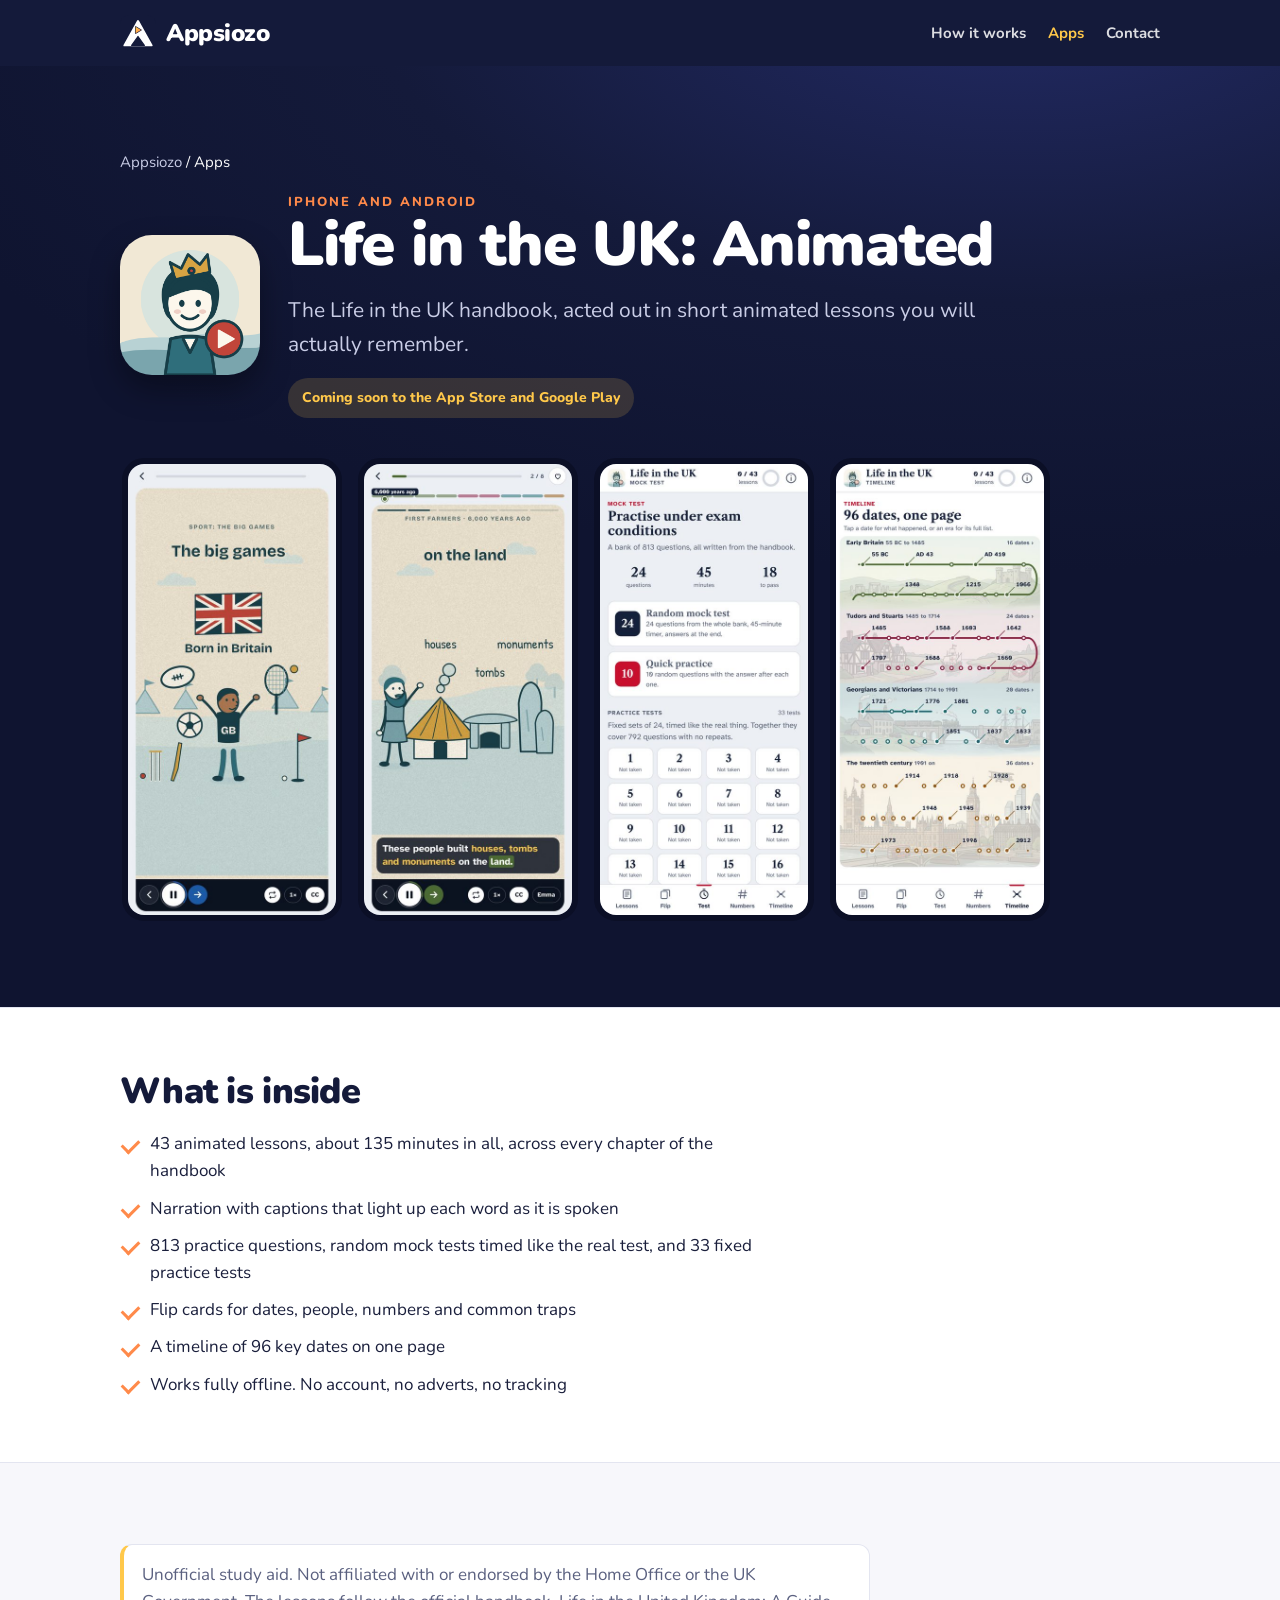
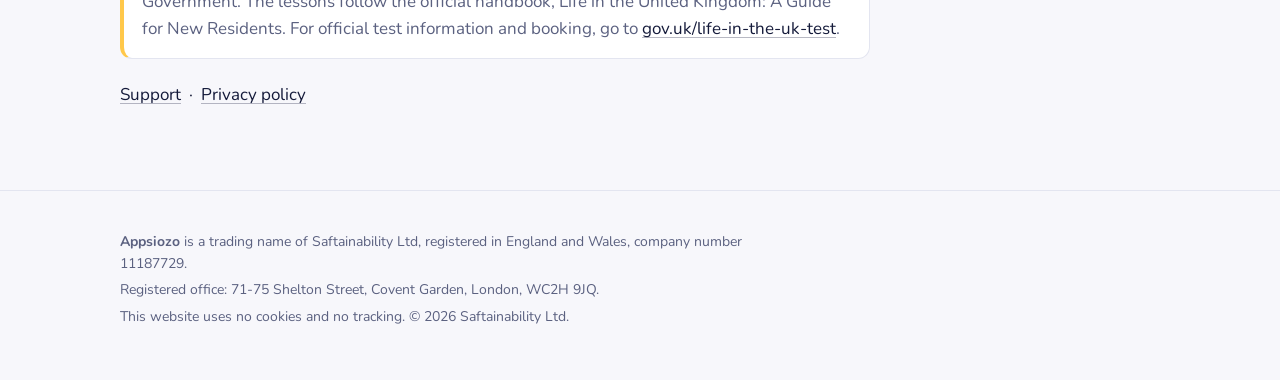
==== life-in-the-uk/index.html @ 51cd59a8 "Appsiozo website: home, Life in the UK: Animated page, privacy, support" ====
<!doctype html>
<html lang="en-GB">
<head>
<meta charset="utf-8">
<meta name="viewport" content="width=device-width,initial-scale=1,viewport-fit=cover">
<title>Life in the UK: Animated | Appsiozo</title>
<meta name="description" content="Life in the UK: Animated. The handbook acted out in short narrated lessons, with 813 practice questions. Unofficial study aid by Appsiozo.">
<meta name="theme-color" content="#141A3A">
<meta property="og:title" content="Life in the UK: Animated">
<meta property="og:description" content="The Life in the UK handbook, acted out in short animated lessons you will actually remember.">
<meta property="og:image" content="https://appsiozo.com/life-in-the-uk/icon-512.png">
<link rel="icon" href="../assets/mark.svg" type="image/svg+xml">
<link rel="apple-touch-icon" href="apple-touch-icon.png">
<link rel="preconnect" href="https://fonts.googleapis.com"><link rel="preconnect" href="https://fonts.gstatic.com" crossorigin><link href="https://fonts.googleapis.com/css2?family=Nunito:wght@400;700;800;900&display=swap" rel="stylesheet">
<link rel="stylesheet" href="../assets/site.css">
</head>
<body>
<header class="site"><div class="wrap"><a class="brand" href="../index.html" aria-label="Appsiozo home"><img src="../assets/mark.svg" alt="" width="36" height="36">Appsiozo</a><nav aria-label="Main"><a href="../index.html#how">How it works</a><a href="../index.html#apps" aria-current="page">Apps</a><a href="../index.html#contact">Contact</a></nav></div></header>
<main>
<section class="hero"><div class="wrap" style="display:block">
<div class="crumb"><a href="../index.html">Appsiozo</a> / Apps</div>
<div class="apphead"><img src="icon-512.png" alt="Life in the UK: Animated app icon" width="140" height="140">
<div><div class="kicker">iPhone and Android</div><h1>Life in the UK: Animated</h1>
<p class="lead">The Life in the UK handbook, acted out in short animated lessons you will actually remember.</p>
<span class="soon">Coming soon to the App Store and Google Play</span></div></div>
<div class="shots" aria-label="Screenshots">
<img src="shots/sport.jpg" alt="An animated lesson on British sport" width="220" height="477" loading="lazy">
<img src="shots/farmers.jpg" alt="A narrated lesson with live captions about the first farmers" width="220" height="477" loading="lazy">
<img src="shots/test.jpg" alt="Mock test screen with 24 questions in 45 minutes" width="220" height="477" loading="lazy">
<img src="shots/timeline.jpg" alt="Timeline of 96 key dates" width="220" height="477" loading="lazy">
</div>
</div></section>
<section class="alt"><div class="wrap">
<h2>What is inside</h2>
<ul class="ticks">
<li>43 animated lessons, about 135 minutes in all, across every chapter of the handbook</li>
<li>Narration with captions that light up each word as it is spoken</li>
<li>813 practice questions, random mock tests timed like the real test, and 33 fixed practice tests</li>
<li>Flip cards for dates, people, numbers and common traps</li>
<li>A timeline of 96 key dates on one page</li>
<li>Works fully offline. No account, no adverts, no tracking</li>
</ul>
</div></section>
<section><div class="wrap">
<p class="note">Unofficial study aid. Not affiliated with or endorsed by the Home Office or the UK Government. The lessons follow the official handbook, Life in the United Kingdom: A Guide for New Residents. For official test information and booking, go to <a href="https://www.gov.uk/life-in-the-uk-test">gov.uk/life-in-the-uk-test</a>.</p>
<p style="margin-top:22px"><a href="support.html">Support</a> &nbsp;·&nbsp; <a href="privacy.html">Privacy policy</a></p>
</div></section>
</main>
<footer><div class="wrap">
<p><strong>Appsiozo</strong> is a trading name of Saftainability Ltd, registered in England and Wales, company number 11187729.</p>
<p>Registered office: 71-75 Shelton Street, Covent Garden, London, WC2H 9JQ.</p>
<p>This website uses no cookies and no tracking. © 2026 Saftainability Ltd.</p>
</div></footer>
</body>
</html>
---- assets/site.css ----
:root{--navy:#141A3A;--navy-2:#1B2250;--ink:#1A1F3C;--muted:#5B6180;--amber:#FFC84A;--amber-2:#FF8A4A;--bg:#F7F7FB;--card:#FFFFFF;--line:#E3E5F0;--max:1080px}
*{box-sizing:border-box}
html{-webkit-text-size-adjust:100%;scroll-behavior:smooth}
body{margin:0;background:var(--bg);color:var(--ink);font:17px/1.6 "Nunito",system-ui,-apple-system,"Segoe UI",Roboto,sans-serif}
a{color:var(--navy);text-underline-offset:3px;text-decoration-color:rgba(20,26,58,.3)}
a:hover{text-decoration-color:var(--amber-2)}
.wrap{max-width:var(--max);margin:0 auto;padding-left:max(20px,env(safe-area-inset-left,0px));padding-right:max(20px,env(safe-area-inset-right,0px))}
header.site{background:var(--navy);position:sticky;top:0;z-index:5}
header.site .wrap{display:flex;align-items:center;justify-content:space-between;gap:16px;padding-block:14px}
.brand{display:inline-flex;align-items:center;gap:10px;text-decoration:none;color:#fff;font-weight:900;font-size:24px;letter-spacing:-.02em}
.brand img{width:36px;height:36px;border-radius:9px;display:block}
nav{display:flex;gap:22px;flex-wrap:wrap}
nav a{font-weight:700;font-size:15px;color:#fff;text-decoration:none;opacity:.85}
nav a:hover,nav a[aria-current]{opacity:1;color:var(--amber)}
h1,h2,h3{font-weight:900;letter-spacing:-.02em;text-wrap:balance;color:var(--navy)}
h1{font-size:clamp(36px,5.6vw,62px);line-height:1.02;margin:0}
h2{font-size:clamp(26px,3.4vw,36px);line-height:1.12;margin:0 0 10px}
h3{font-size:20px;line-height:1.25;margin:0 0 6px}
.kicker{font-weight:800;font-size:13px;letter-spacing:.16em;text-transform:uppercase;color:var(--amber-2)}
.lead{font-size:clamp(18px,2.2vw,21px);color:var(--muted);max-width:58ch;margin:18px 0 0}
section{padding-block:64px}
section.alt{background:var(--card);border-block:1px solid var(--line)}
/* hero */
.hero{background:radial-gradient(1200px 600px at 80% -10%,#232B66 0%,var(--navy) 55%,#0F1430 100%);color:#fff;padding-block:84px 72px;position:relative;overflow:hidden}
.hero h1,.hero h2{color:#fff}
.hero .lead{color:#C9CDE6}
.hero .wrap{display:grid;grid-template-columns:1.1fr .9fr;gap:48px;align-items:center;position:relative}
.hero .art{justify-self:end;width:100%;height:auto;max-width:380px}
.hero .glyph{position:absolute;opacity:.06;pointer-events:none}
.cta{display:flex;gap:12px;flex-wrap:wrap;margin-top:30px}
.btn{display:inline-flex;align-items:center;gap:8px;font-weight:800;font-size:16px;padding:14px 20px;border-radius:12px;text-decoration:none;border:2px solid transparent;line-height:1}
.btn.primary{background:var(--amber);color:var(--navy)}
.btn.primary:hover{background:#FFD36E}
.btn.ghost{color:#fff;border-color:rgba(255,255,255,.45)}
.btn.ghost:hover{border-color:#fff}
.hero .btn.dark{background:var(--navy);color:#fff}
/* grids */
.grid{display:grid;grid-template-columns:repeat(auto-fit,minmax(min(100%,240px),1fr));gap:18px;margin-top:28px}
.card{background:var(--card);border:1px solid var(--line);border-radius:16px;padding:26px;min-width:0}
section.alt .card{background:var(--bg)}
.card p{margin:0;color:var(--muted)}
.card .num{display:inline-grid;place-items:center;width:40px;height:40px;border-radius:12px;background:var(--navy);color:var(--amber);font-weight:900;font-size:18px;margin-bottom:14px}
/* app card */
.app{display:grid;grid-template-columns:120px 1fr;gap:26px;align-items:center;margin-top:28px;background:var(--card);border:1px solid var(--line);border-radius:20px;padding:26px}
.app img{width:120px;height:120px;border-radius:27px;display:block;box-shadow:0 12px 28px rgba(20,26,58,.18)}
.app p{margin:6px 0 14px;color:var(--muted)}
.soon{display:inline-block;font-weight:800;font-size:14px;color:var(--navy);background:#FFF1CC;border-radius:999px;padding:9px 14px}
.contact{display:grid;grid-template-columns:1fr 1fr;gap:32px;align-items:start}
.contact .mail{font-weight:900;font-size:clamp(20px,2.6vw,26px);line-height:1.2;word-break:break-word}
footer{padding-block:36px 48px;color:var(--muted);font-size:14px;border-top:1px solid var(--line)}
footer p{margin:4px 0;max-width:80ch}
/* app page */
.apphead{display:grid;grid-template-columns:140px 1fr;gap:28px;align-items:center}
.apphead img{width:140px;height:140px;border-radius:32px;box-shadow:0 14px 30px rgba(0,0,0,.35)}
.hero .soon{background:rgba(255,200,74,.16);color:var(--amber);margin-top:16px}
.shots{display:flex;gap:16px;overflow-x:auto;padding:6px 2px 14px;margin-top:34px;scroll-snap-type:x mandatory}
.shots img{flex:none;width:220px;height:auto;border-radius:22px;border:6px solid #0B0F26;scroll-snap-align:start;background:#F1E8D5}
.ticks{list-style:none;padding:0;margin:18px 0 0;display:grid;gap:10px}
.ticks li{padding-left:30px;position:relative;max-width:65ch}
.ticks li::before{content:"";position:absolute;left:2px;top:.5em;width:14px;height:8px;border-left:3px solid var(--amber-2);border-bottom:3px solid var(--amber-2);transform:rotate(-45deg)}
.note{background:var(--card);border:1px solid var(--line);border-left:4px solid var(--amber);border-radius:12px;padding:16px 18px;color:var(--muted);max-width:75ch}
.doc{max-width:720px}
.doc h2{font-size:24px;margin:34px 0 8px}
.doc p,.doc li{max-width:65ch}
.crumb{font-size:15px;margin-bottom:18px}
.hero .crumb a{color:#C9CDE6}
@media (max-width:760px){
  header.site .wrap{padding-block:12px;gap:10px}
  .brand{font-size:20px;gap:8px}
  .brand img{width:30px;height:30px}
  nav{gap:12px;flex-wrap:nowrap}
  nav a{font-size:13px;white-space:nowrap}
  .hero{padding-block:56px 52px}
  .hero .wrap,.contact{grid-template-columns:1fr;gap:28px}
  .hero .art{justify-self:start;max-width:150px;order:-1}
  .app,.apphead{grid-template-columns:1fr}
  section{padding-block:48px}
}
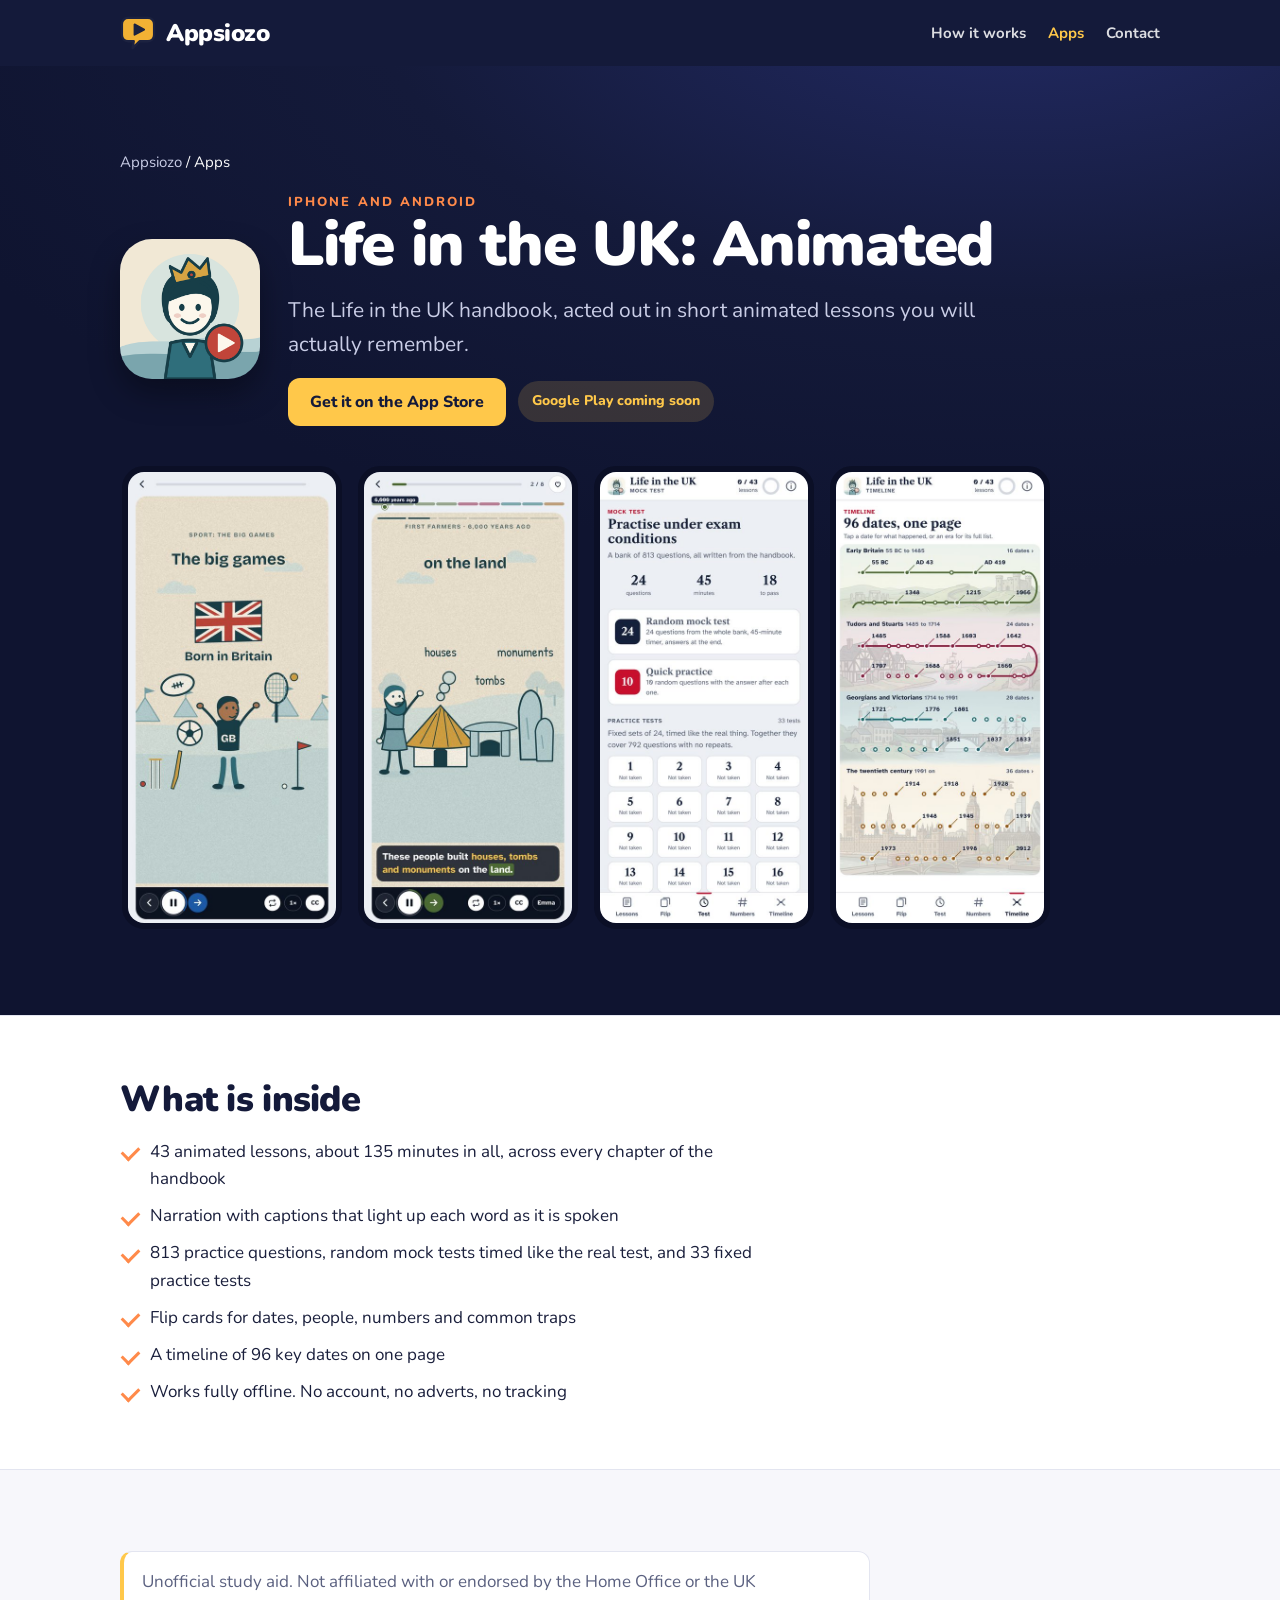
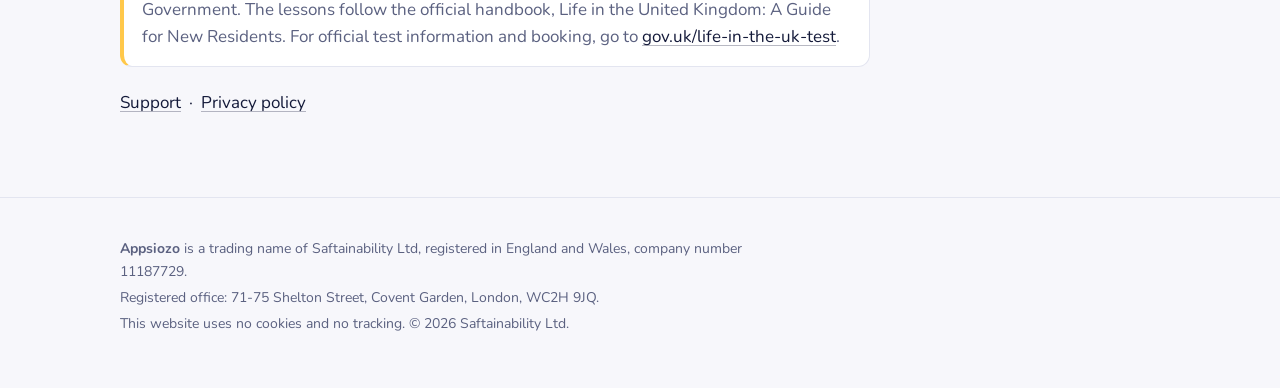
==== commit c9270717: "Life in the UK: Animated: App Store link, Google Play still coming soon Co-Authored-By: Claude Opus " ====
--- a/life-in-the-uk/index.html
+++ b/life-in-the-uk/index.html
@@ -12,7 +12,7 @@
 <link rel="icon" href="../assets/mark.svg" type="image/svg+xml">
 <link rel="apple-touch-icon" href="apple-touch-icon.png">
 <link rel="preconnect" href="https://fonts.googleapis.com"><link rel="preconnect" href="https://fonts.gstatic.com" crossorigin><link href="https://fonts.googleapis.com/css2?family=Nunito:wght@400;700;800;900&display=swap" rel="stylesheet">
-<link rel="stylesheet" href="../assets/site.css">
+<link rel="stylesheet" href="../assets/site.css?v=2">
 </head>
 <body>
 <header class="site"><div class="wrap"><a class="brand" href="../index.html" aria-label="Appsiozo home"><img src="../assets/mark.svg" alt="" width="36" height="36">Appsiozo</a><nav aria-label="Main"><a href="../index.html#how">How it works</a><a href="../index.html#apps" aria-current="page">Apps</a><a href="../index.html#contact">Contact</a></nav></div></header>
@@ -22,7 +22,7 @@
 <div class="apphead"><img src="icon-512.png" alt="Life in the UK: Animated app icon" width="140" height="140">
 <div><div class="kicker">iPhone and Android</div><h1>Life in the UK: Animated</h1>
 <p class="lead">The Life in the UK handbook, acted out in short animated lessons you will actually remember.</p>
-<span class="soon">Coming soon to the App Store and Google Play</span></div></div>
+<div class="get"><a class="btn primary" href="https://apps.apple.com/app/life-in-the-uk-animated/id6831185725">Get it on the App Store</a><span class="soon">Google Play coming soon</span></div></div></div>
 <div class="shots" aria-label="Screenshots">
 <img src="shots/sport.jpg" alt="An animated lesson on British sport" width="220" height="477" loading="lazy">
 <img src="shots/farmers.jpg" alt="A narrated lesson with live captions about the first farmers" width="220" height="477" loading="lazy">
--- a/assets/site.css
+++ b/assets/site.css
@@ -25,7 +25,7 @@
 .hero h1,.hero h2{color:#fff}
 .hero .lead{color:#C9CDE6}
 .hero .wrap{display:grid;grid-template-columns:1.1fr .9fr;gap:48px;align-items:center;position:relative}
-.hero .art{justify-self:end;width:100%;height:auto;max-width:380px}
+.hero .art{justify-self:end;width:100%;height:auto;max-width:360px;border-radius:22%;box-shadow:0 24px 60px rgba(0,0,0,.45)}
 .hero .glyph{position:absolute;opacity:.06;pointer-events:none}
 .cta{display:flex;gap:12px;flex-wrap:wrap;margin-top:30px}
 .btn{display:inline-flex;align-items:center;gap:8px;font-weight:800;font-size:16px;padding:14px 20px;border-radius:12px;text-decoration:none;border:2px solid transparent;line-height:1}
@@ -76,3 +76,7 @@
   .app,.apphead{grid-template-columns:1fr}
   section{padding-block:48px}
 }
+.btn.dark{background:var(--navy);color:#fff}
+.btn.dark:hover{background:var(--navy-2)}
+.get{display:flex;flex-wrap:wrap;gap:12px;align-items:center;margin-top:16px}
+.get .soon{margin-top:0}
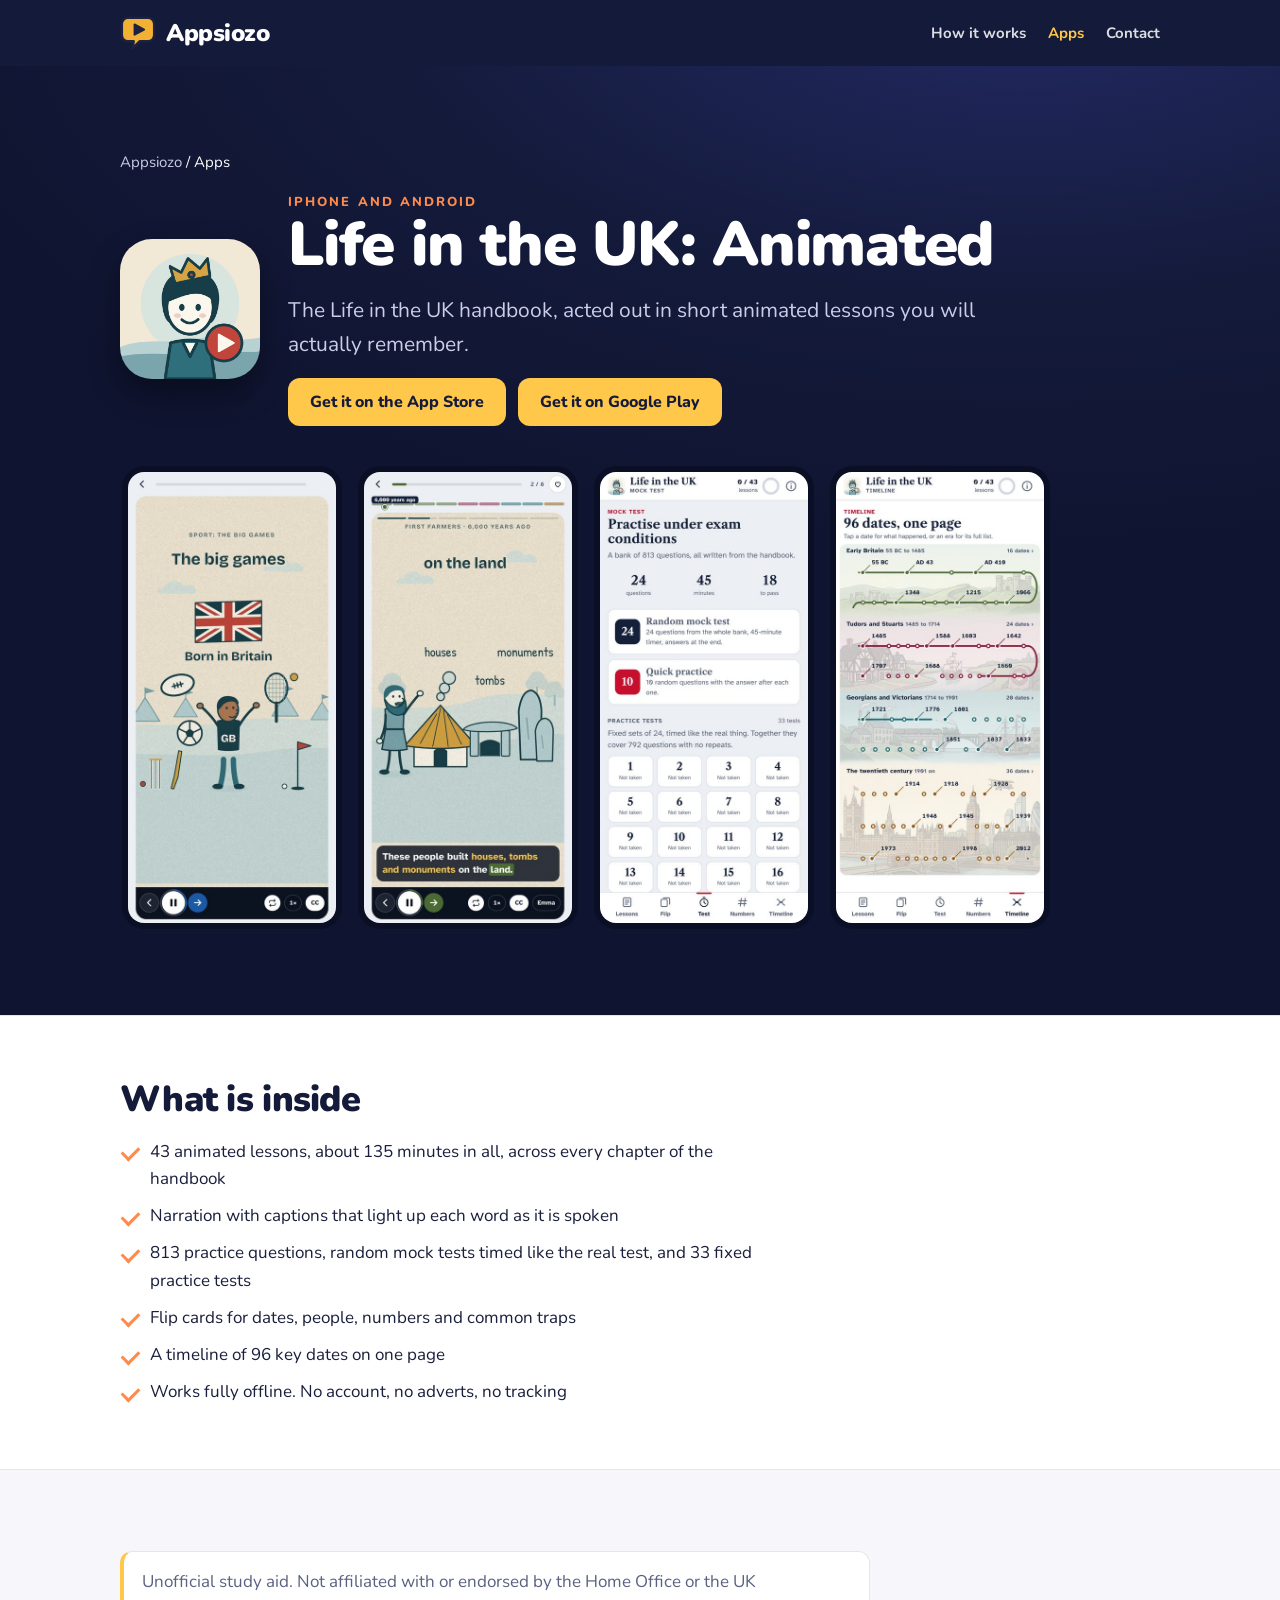
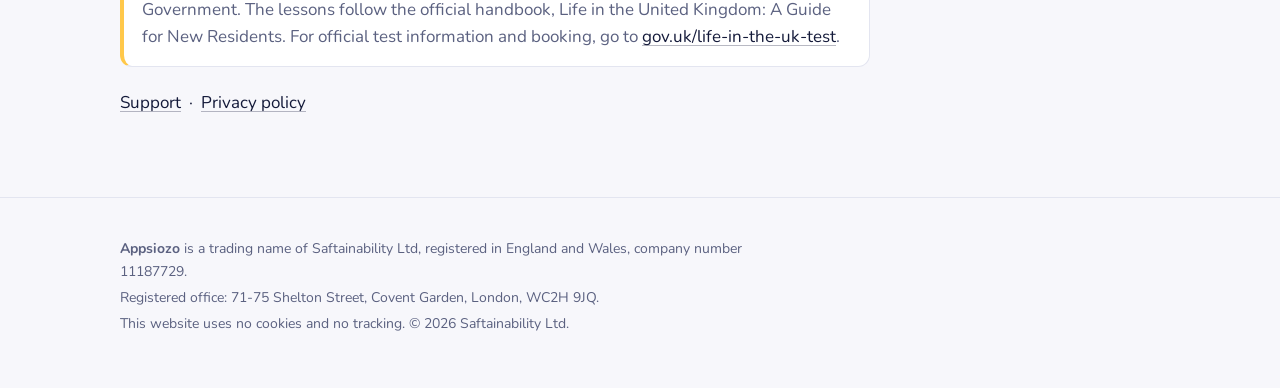
==== commit cdcb9fef: "Life in the UK: Animated: Google Play link now the app is live Co-Authored-By: Claude Opus 5.5 <nore" ====
--- a/life-in-the-uk/index.html
+++ b/life-in-the-uk/index.html
@@ -12,7 +12,7 @@
 <link rel="icon" href="../assets/mark.svg" type="image/svg+xml">
 <link rel="apple-touch-icon" href="apple-touch-icon.png">
 <link rel="preconnect" href="https://fonts.googleapis.com"><link rel="preconnect" href="https://fonts.gstatic.com" crossorigin><link href="https://fonts.googleapis.com/css2?family=Nunito:wght@400;700;800;900&display=swap" rel="stylesheet">
-<link rel="stylesheet" href="../assets/site.css?v=2">
+<link rel="stylesheet" href="../assets/site.css?v=3">
 </head>
 <body>
 <header class="site"><div class="wrap"><a class="brand" href="../index.html" aria-label="Appsiozo home"><img src="../assets/mark.svg" alt="" width="36" height="36">Appsiozo</a><nav aria-label="Main"><a href="../index.html#how">How it works</a><a href="../index.html#apps" aria-current="page">Apps</a><a href="../index.html#contact">Contact</a></nav></div></header>
@@ -22,7 +22,7 @@
 <div class="apphead"><img src="icon-512.png" alt="Life in the UK: Animated app icon" width="140" height="140">
 <div><div class="kicker">iPhone and Android</div><h1>Life in the UK: Animated</h1>
 <p class="lead">The Life in the UK handbook, acted out in short animated lessons you will actually remember.</p>
-<div class="get"><a class="btn primary" href="https://apps.apple.com/app/life-in-the-uk-animated/id6831185725">Get it on the App Store</a><span class="soon">Google Play coming soon</span></div></div></div>
+<div class="get"><a class="btn primary" href="https://apps.apple.com/app/life-in-the-uk-animated/id6831185725">Get it on the App Store</a><a class="btn primary" href="https://play.google.com/store/apps/details?id=com.appsiozo.lituk">Get it on Google Play</a></div></div></div>
 <div class="shots" aria-label="Screenshots">
 <img src="shots/sport.jpg" alt="An animated lesson on British sport" width="220" height="477" loading="lazy">
 <img src="shots/farmers.jpg" alt="A narrated lesson with live captions about the first farmers" width="220" height="477" loading="lazy">
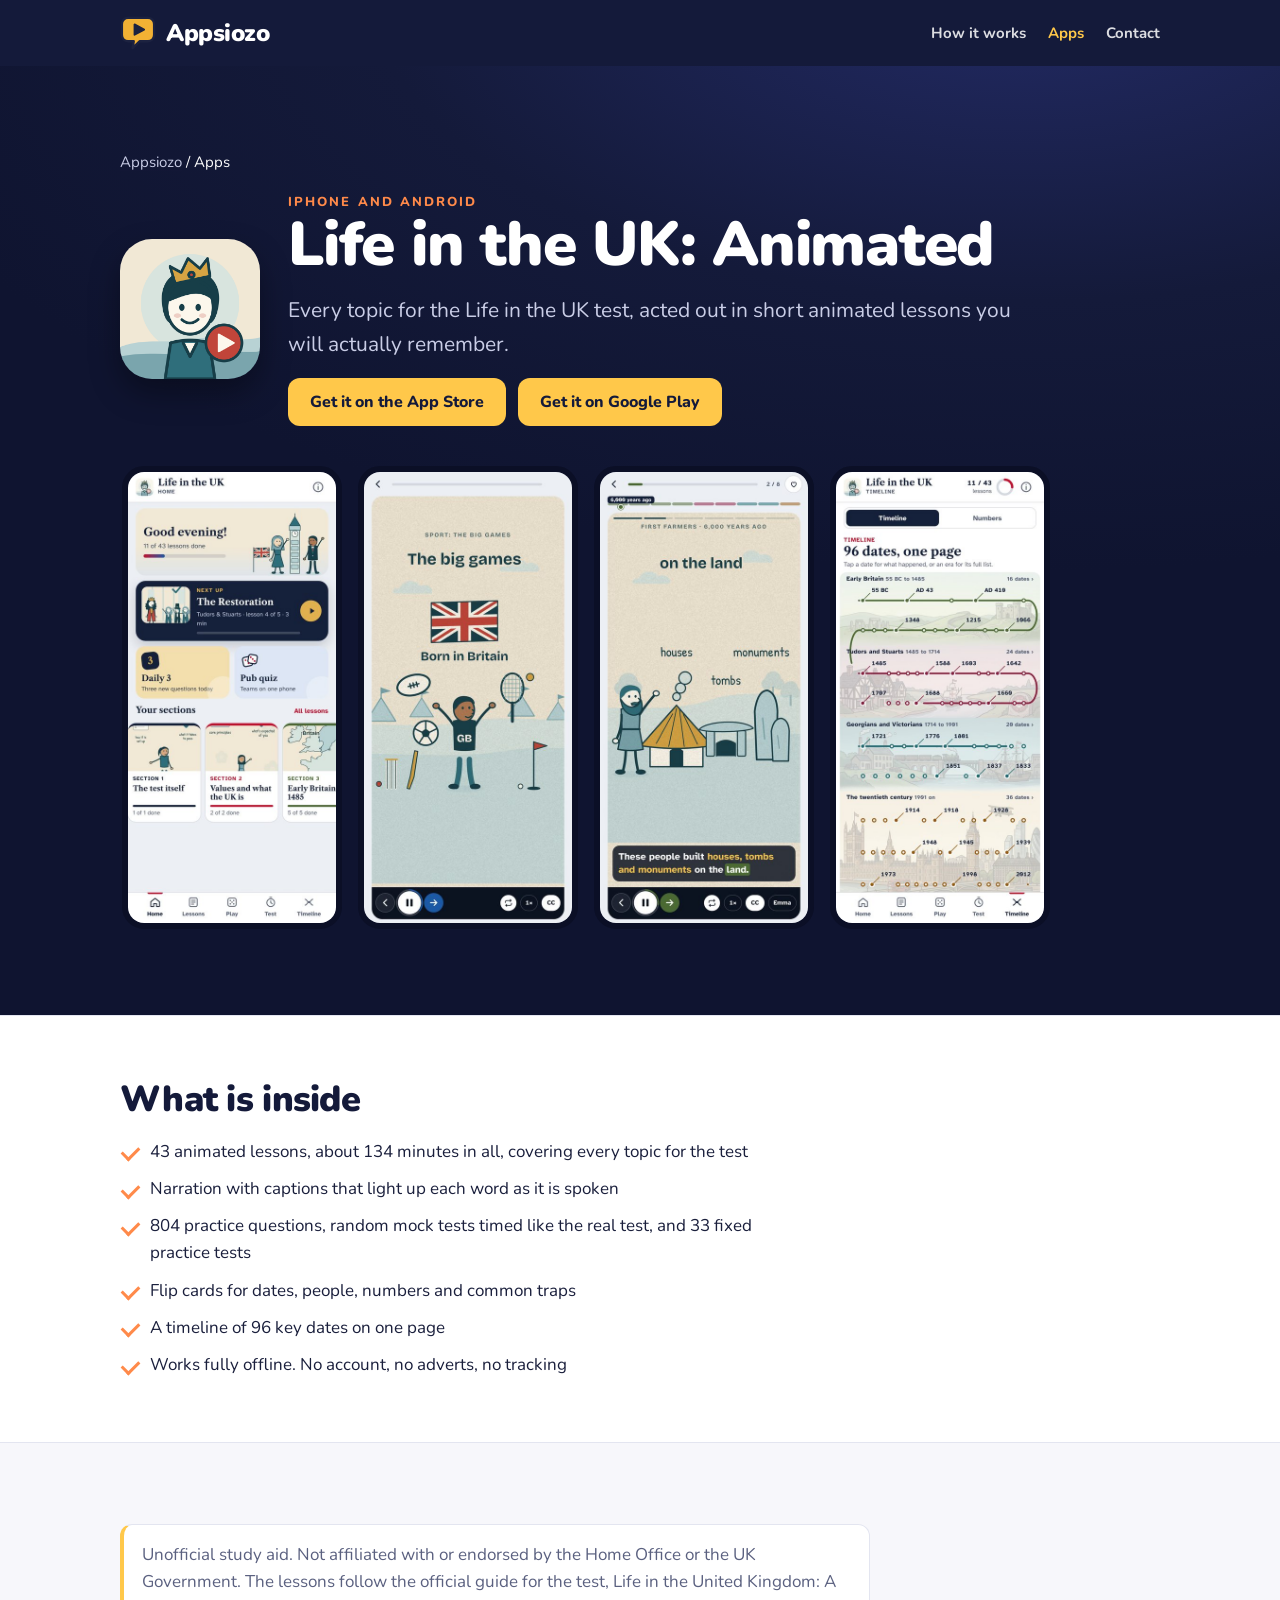
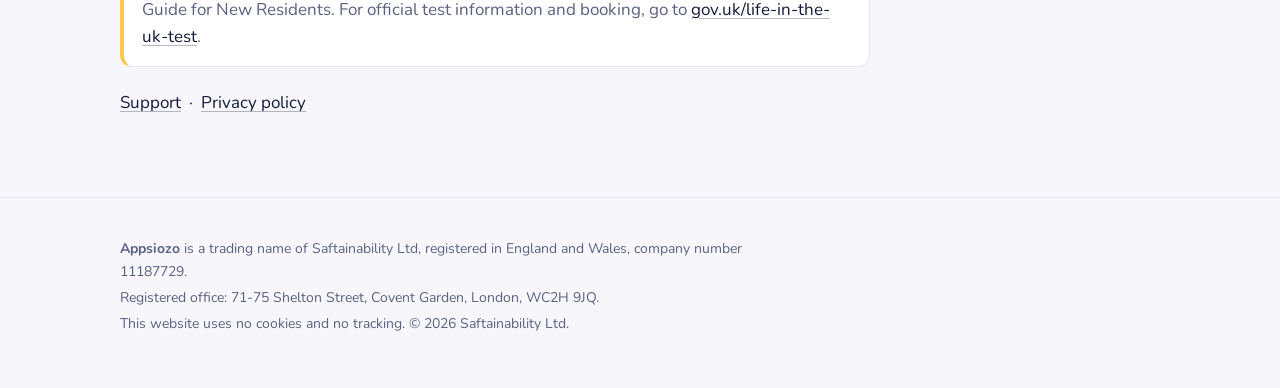
==== commit 8080aa0a: "Life in the UK: Animated: match store wording (804 questions, no handbook wording), current screensh" ====
--- a/life-in-the-uk/index.html
+++ b/life-in-the-uk/index.html
@@ -4,10 +4,10 @@
 <meta charset="utf-8">
 <meta name="viewport" content="width=device-width,initial-scale=1,viewport-fit=cover">
 <title>Life in the UK: Animated | Appsiozo</title>
-<meta name="description" content="Life in the UK: Animated. The handbook acted out in short narrated lessons, with 813 practice questions. Unofficial study aid by Appsiozo.">
+<meta name="description" content="Life in the UK: Animated. Every topic for the Life in the UK test, acted out in short narrated lessons, with 804 practice questions. Unofficial study aid by Appsiozo.">
 <meta name="theme-color" content="#141A3A">
 <meta property="og:title" content="Life in the UK: Animated">
-<meta property="og:description" content="The Life in the UK handbook, acted out in short animated lessons you will actually remember.">
+<meta property="og:description" content="Every topic for the Life in the UK test, acted out in short animated lessons you will actually remember.">
 <meta property="og:image" content="https://appsiozo.com/life-in-the-uk/icon-512.png">
 <link rel="icon" href="../assets/mark.svg" type="image/svg+xml">
 <link rel="apple-touch-icon" href="apple-touch-icon.png">
@@ -21,28 +21,28 @@
 <div class="crumb"><a href="../index.html">Appsiozo</a> / Apps</div>
 <div class="apphead"><img src="icon-512.png" alt="Life in the UK: Animated app icon" width="140" height="140">
 <div><div class="kicker">iPhone and Android</div><h1>Life in the UK: Animated</h1>
-<p class="lead">The Life in the UK handbook, acted out in short animated lessons you will actually remember.</p>
+<p class="lead">Every topic for the Life in the UK test, acted out in short animated lessons you will actually remember.</p>
 <div class="get"><a class="btn primary" href="https://apps.apple.com/app/life-in-the-uk-animated/id6831185725">Get it on the App Store</a><a class="btn primary" href="https://play.google.com/store/apps/details?id=com.appsiozo.lituk">Get it on Google Play</a></div></div></div>
 <div class="shots" aria-label="Screenshots">
+<img src="shots/home.jpg" alt="Home screen with the next lesson, Daily 3 and the pub quiz" width="220" height="477" loading="lazy">
 <img src="shots/sport.jpg" alt="An animated lesson on British sport" width="220" height="477" loading="lazy">
 <img src="shots/farmers.jpg" alt="A narrated lesson with live captions about the first farmers" width="220" height="477" loading="lazy">
-<img src="shots/test.jpg" alt="Mock test screen with 24 questions in 45 minutes" width="220" height="477" loading="lazy">
-<img src="shots/timeline.jpg" alt="Timeline of 96 key dates" width="220" height="477" loading="lazy">
+<img src="shots/timeline.jpg?v=2" alt="Timeline of 96 key dates" width="220" height="477" loading="lazy">
 </div>
 </div></section>
 <section class="alt"><div class="wrap">
 <h2>What is inside</h2>
 <ul class="ticks">
-<li>43 animated lessons, about 135 minutes in all, across every chapter of the handbook</li>
+<li>43 animated lessons, about 134 minutes in all, covering every topic for the test</li>
 <li>Narration with captions that light up each word as it is spoken</li>
-<li>813 practice questions, random mock tests timed like the real test, and 33 fixed practice tests</li>
+<li>804 practice questions, random mock tests timed like the real test, and 33 fixed practice tests</li>
 <li>Flip cards for dates, people, numbers and common traps</li>
 <li>A timeline of 96 key dates on one page</li>
 <li>Works fully offline. No account, no adverts, no tracking</li>
 </ul>
 </div></section>
 <section><div class="wrap">
-<p class="note">Unofficial study aid. Not affiliated with or endorsed by the Home Office or the UK Government. The lessons follow the official handbook, Life in the United Kingdom: A Guide for New Residents. For official test information and booking, go to <a href="https://www.gov.uk/life-in-the-uk-test">gov.uk/life-in-the-uk-test</a>.</p>
+<p class="note">Unofficial study aid. Not affiliated with or endorsed by the Home Office or the UK Government. The lessons follow the official guide for the test, Life in the United Kingdom: A Guide for New Residents. For official test information and booking, go to <a href="https://www.gov.uk/life-in-the-uk-test">gov.uk/life-in-the-uk-test</a>.</p>
 <p style="margin-top:22px"><a href="support.html">Support</a> &nbsp;·&nbsp; <a href="privacy.html">Privacy policy</a></p>
 </div></section>
 </main>
